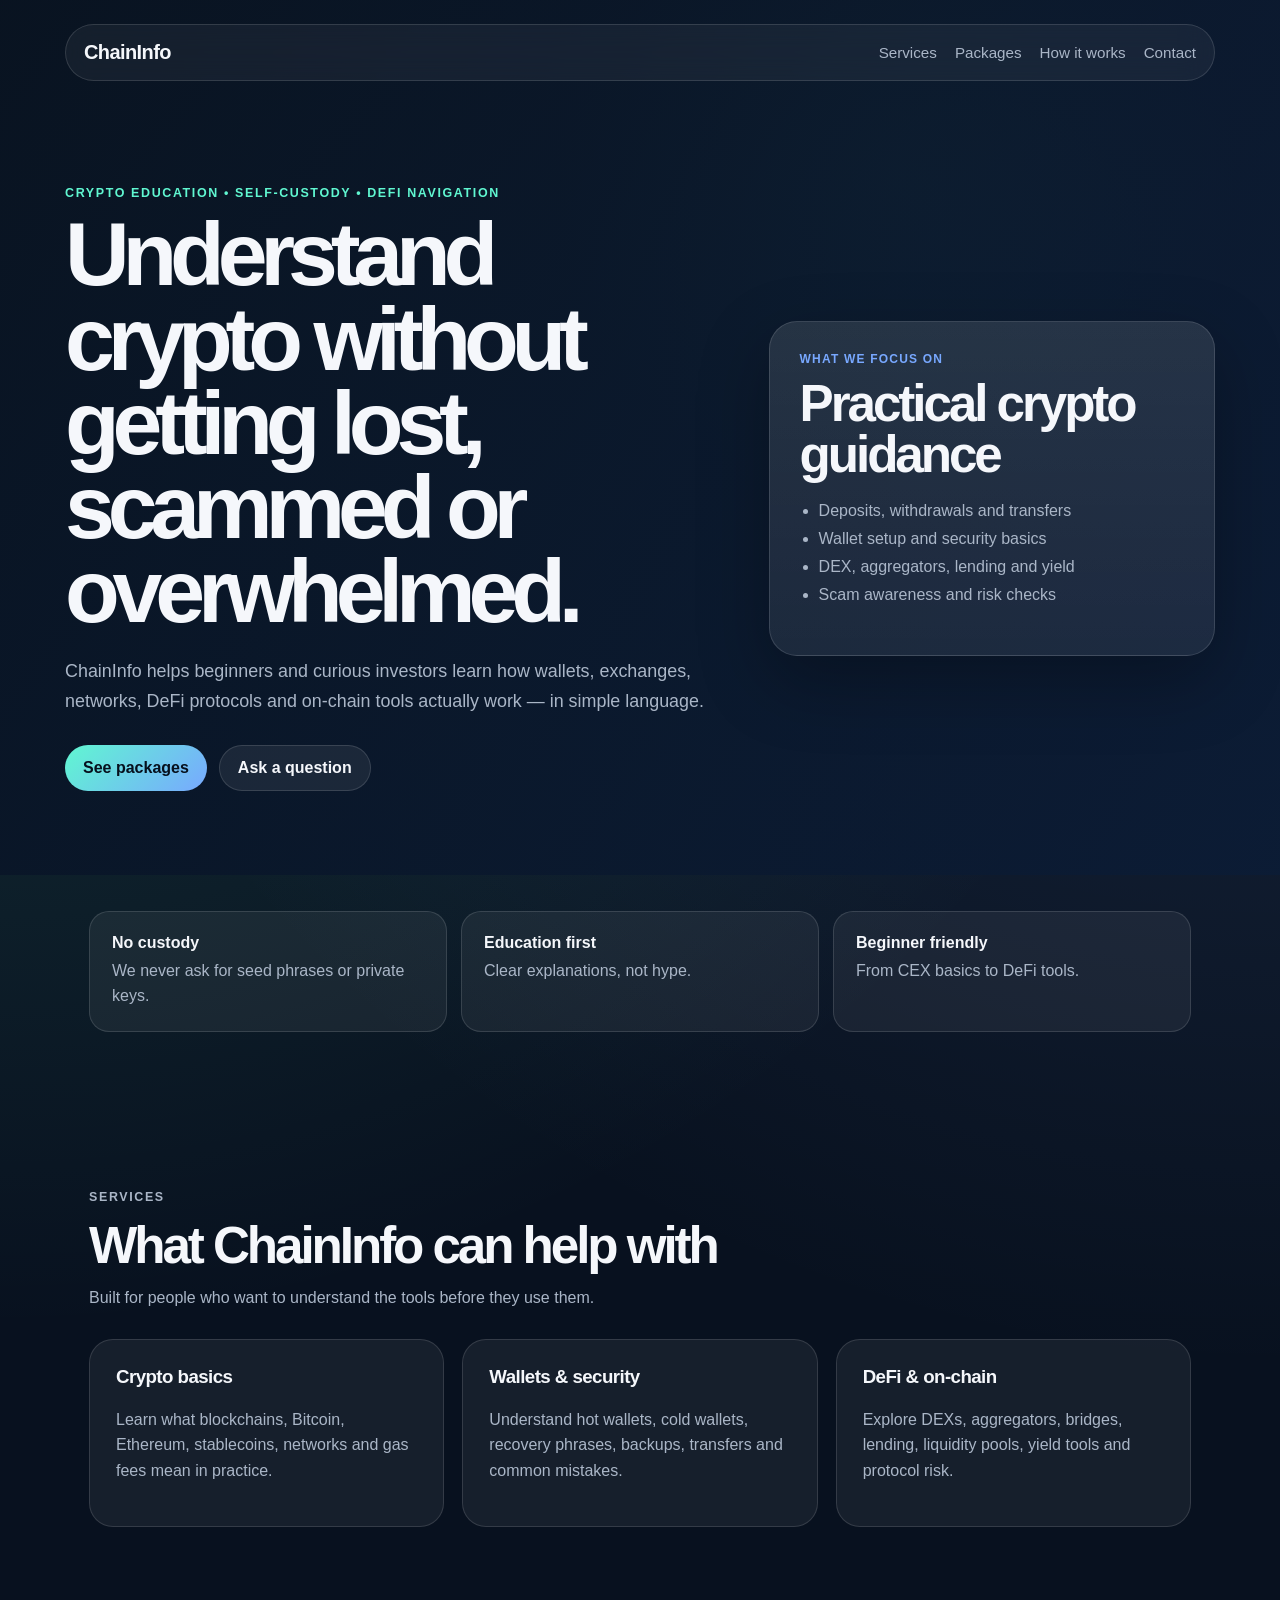
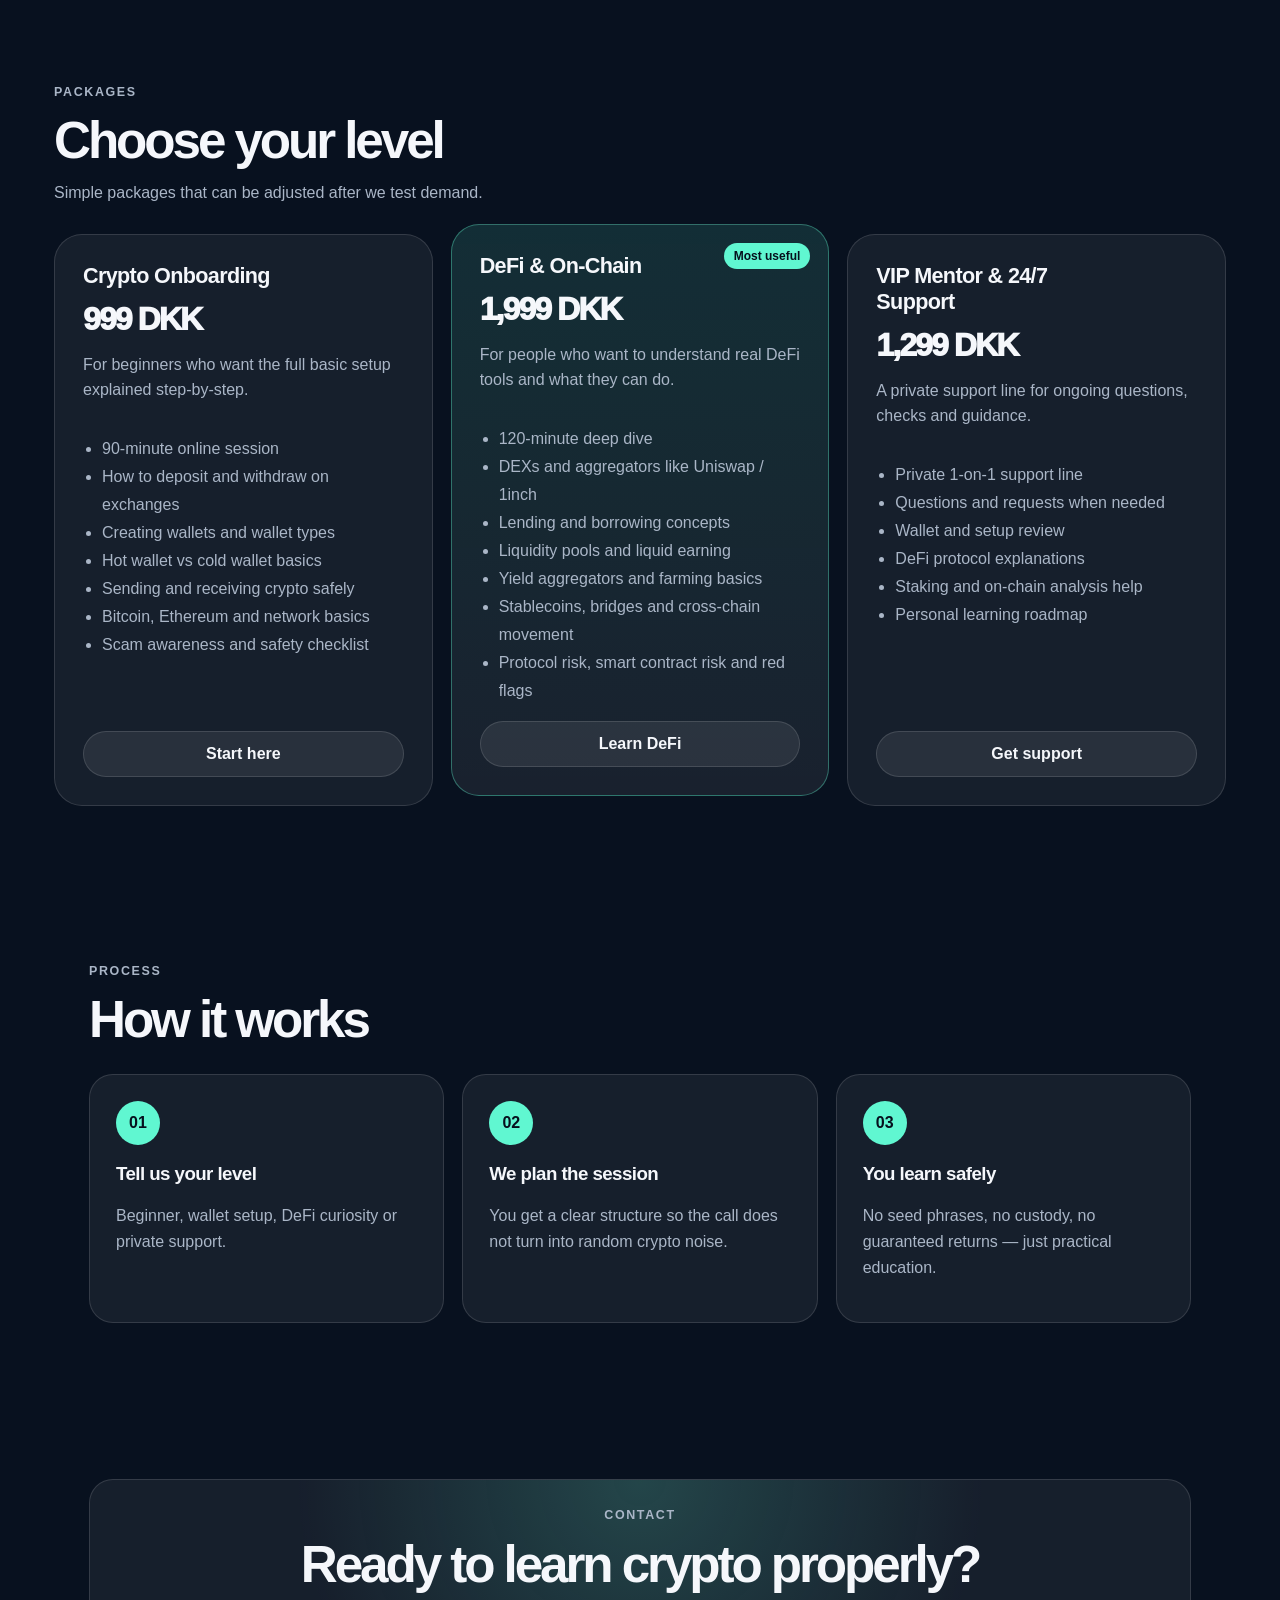
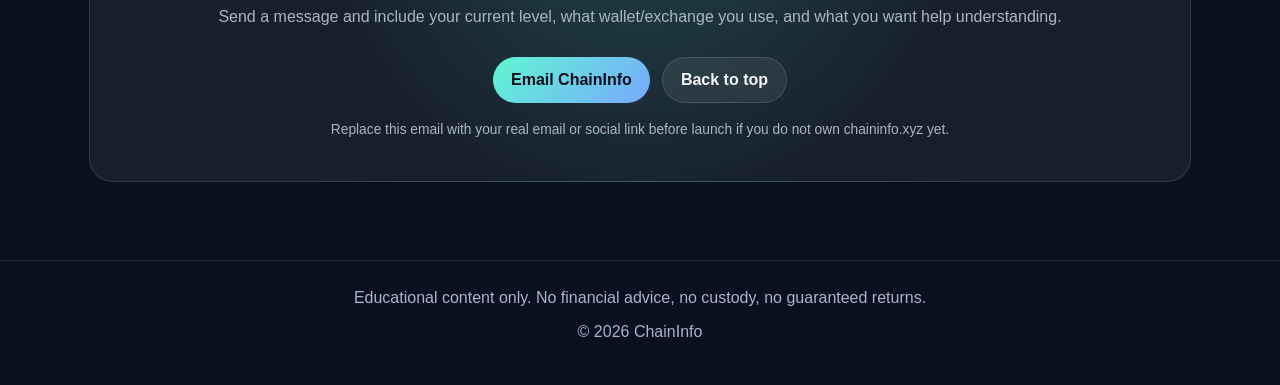
==== chaininfo_pro_site/index.html @ f55860fe "Add files via upload" ====
<!DOCTYPE html>
<html lang="en">
<head>
  <meta charset="UTF-8" />
  <meta name="viewport" content="width=device-width, initial-scale=1.0" />
  <meta name="description" content="ChainInfo helps beginners understand crypto, wallets, self-custody and DeFi safely." />
  <title>ChainInfo | Crypto, Wallets & DeFi Guidance</title>
  <link rel="stylesheet" href="style.css" />
</head>
<body>
  <header class="site-header">
    <nav class="nav">
      <a class="logo" href="#top">ChainInfo</a>
      <div class="nav-links">
        <a href="#services">Services</a>
        <a href="#packages">Packages</a>
        <a href="#process">How it works</a>
        <a href="#contact">Contact</a>
      </div>
    </nav>

    <section class="hero" id="top">
      <div class="hero-text">
        <p class="eyebrow">Crypto education • Self-custody • DeFi navigation</p>
        <h1>Understand crypto without getting lost, scammed or overwhelmed.</h1>
        <p class="hero-subtitle">
          ChainInfo helps beginners and curious investors learn how wallets, exchanges, networks,
          DeFi protocols and on-chain tools actually work — in simple language.
        </p>
        <div class="hero-actions">
          <a class="btn primary" href="#packages">See packages</a>
          <a class="btn secondary" href="#contact">Ask a question</a>
        </div>
      </div>

      <div class="hero-card">
        <p class="card-kicker">What we focus on</p>
        <h2>Practical crypto guidance</h2>
        <ul>
          <li>Deposits, withdrawals and transfers</li>
          <li>Wallet setup and security basics</li>
          <li>DEX, aggregators, lending and yield</li>
          <li>Scam awareness and risk checks</li>
        </ul>
      </div>
    </section>
  </header>

  <main>
    <section class="section trust-strip">
      <div>
        <strong>No custody</strong>
        <span>We never ask for seed phrases or private keys.</span>
      </div>
      <div>
        <strong>Education first</strong>
        <span>Clear explanations, not hype.</span>
      </div>
      <div>
        <strong>Beginner friendly</strong>
        <span>From CEX basics to DeFi tools.</span>
      </div>
    </section>

    <section class="section" id="services">
      <div class="section-heading">
        <p class="eyebrow">Services</p>
        <h2>What ChainInfo can help with</h2>
        <p>Built for people who want to understand the tools before they use them.</p>
      </div>

      <div class="grid three">
        <article class="info-card">
          <h3>Crypto basics</h3>
          <p>Learn what blockchains, Bitcoin, Ethereum, stablecoins, networks and gas fees mean in practice.</p>
        </article>
        <article class="info-card">
          <h3>Wallets & security</h3>
          <p>Understand hot wallets, cold wallets, recovery phrases, backups, transfers and common mistakes.</p>
        </article>
        <article class="info-card">
          <h3>DeFi & on-chain</h3>
          <p>Explore DEXs, aggregators, bridges, lending, liquidity pools, yield tools and protocol risk.</p>
        </article>
      </div>
    </section>

    <section class="section packages-section" id="packages">
      <div class="section-heading">
        <p class="eyebrow">Packages</p>
        <h2>Choose your level</h2>
        <p>Simple packages that can be adjusted after we test demand.</p>
      </div>

      <div class="packages">
        <article class="package">
          <div class="package-top">
            <h3>Crypto Onboarding</h3>
            <p class="price">999 DKK</p>
          </div>
          <p class="package-desc">
            For beginners who want the full basic setup explained step-by-step.
          </p>
          <ul>
            <li>90-minute online session</li>
            <li>How to deposit and withdraw on exchanges</li>
            <li>Creating wallets and wallet types</li>
            <li>Hot wallet vs cold wallet basics</li>
            <li>Sending and receiving crypto safely</li>
            <li>Bitcoin, Ethereum and network basics</li>
            <li>Scam awareness and safety checklist</li>
          </ul>
          <a class="btn package-btn" href="#contact">Start here</a>
        </article>

        <article class="package featured">
          <div class="badge">Most useful</div>
          <div class="package-top">
            <h3>DeFi & On-Chain</h3>
            <p class="price">1,999 DKK</p>
          </div>
          <p class="package-desc">
            For people who want to understand real DeFi tools and what they can do.
          </p>
          <ul>
            <li>120-minute deep dive</li>
            <li>DEXs and aggregators like Uniswap / 1inch</li>
            <li>Lending and borrowing concepts</li>
            <li>Liquidity pools and liquid earning</li>
            <li>Yield aggregators and farming basics</li>
            <li>Stablecoins, bridges and cross-chain movement</li>
            <li>Protocol risk, smart contract risk and red flags</li>
          </ul>
          <a class="btn package-btn" href="#contact">Learn DeFi</a>
        </article>

        <article class="package">
          <div class="package-top">
            <h3>VIP Mentor & 24/7 Support</h3>
            <p class="price">1,299 DKK</p>
          </div>
          <p class="package-desc">
            A private support line for ongoing questions, checks and guidance.
          </p>
          <ul>
            <li>Private 1-on-1 support line</li>
            <li>Questions and requests when needed</li>
            <li>Wallet and setup review</li>
            <li>DeFi protocol explanations</li>
            <li>Staking and on-chain analysis help</li>
            <li>Personal learning roadmap</li>
          </ul>
          <a class="btn package-btn" href="#contact">Get support</a>
        </article>
      </div>
    </section>

    <section class="section" id="process">
      <div class="section-heading">
        <p class="eyebrow">Process</p>
        <h2>How it works</h2>
      </div>

      <div class="steps">
        <div class="step">
          <span>01</span>
          <h3>Tell us your level</h3>
          <p>Beginner, wallet setup, DeFi curiosity or private support.</p>
        </div>
        <div class="step">
          <span>02</span>
          <h3>We plan the session</h3>
          <p>You get a clear structure so the call does not turn into random crypto noise.</p>
        </div>
        <div class="step">
          <span>03</span>
          <h3>You learn safely</h3>
          <p>No seed phrases, no custody, no guaranteed returns — just practical education.</p>
        </div>
      </div>
    </section>

    <section class="section contact-section" id="contact">
      <div class="contact-card">
        <p class="eyebrow">Contact</p>
        <h2>Ready to learn crypto properly?</h2>
        <p>
          Send a message and include your current level, what wallet/exchange you use,
          and what you want help understanding.
        </p>
        <div class="contact-actions">
          <a class="btn primary" href="mailto:hello@chaininfo.xyz">Email ChainInfo</a>
          <a class="btn secondary" href="#top">Back to top</a>
        </div>
        <p class="small-note">
          Replace this email with your real email or social link before launch if you do not own chaininfo.xyz yet.
        </p>
      </div>
    </section>
  </main>

  <footer class="footer">
    <p>Educational content only. No financial advice, no custody, no guaranteed returns.</p>
    <p>© 2026 ChainInfo</p>
  </footer>
</body>
</html>
---- chaininfo_pro_site/style.css ----
* {
  box-sizing: border-box;
}

:root {
  --bg: #08111f;
  --bg-soft: #0d1b2f;
  --card: rgba(255, 255, 255, 0.07);
  --card-strong: rgba(255, 255, 255, 0.11);
  --text: #f5f7fb;
  --muted: #aab6c7;
  --line: rgba(255, 255, 255, 0.13);
  --accent: #60f7d1;
  --accent-2: #78a8ff;
  --dark: #07101d;
}

html {
  scroll-behavior: smooth;
}

body {
  margin: 0;
  font-family: Inter, Arial, sans-serif;
  color: var(--text);
  background:
    radial-gradient(circle at top left, rgba(96, 247, 209, 0.18), transparent 35%),
    radial-gradient(circle at top right, rgba(120, 168, 255, 0.18), transparent 36%),
    var(--bg);
}

a {
  color: inherit;
}

.site-header {
  min-height: 90vh;
  padding: 24px;
  background:
    linear-gradient(135deg, rgba(8,17,31,0.95), rgba(11,28,54,0.86)),
    radial-gradient(circle at 70% 20%, rgba(96, 247, 209, 0.18), transparent 30%);
}

.simple-header {
  min-height: auto;
}

.nav {
  max-width: 1150px;
  margin: 0 auto;
  padding: 16px 18px;
  border: 1px solid var(--line);
  border-radius: 999px;
  display: flex;
  justify-content: space-between;
  align-items: center;
  background: rgba(255,255,255,0.05);
  backdrop-filter: blur(14px);
}

.logo {
  font-weight: 800;
  text-decoration: none;
  letter-spacing: -0.03em;
  font-size: 1.25rem;
}

.nav-links {
  display: flex;
  gap: 18px;
  align-items: center;
}

.nav-links a {
  color: var(--muted);
  text-decoration: none;
  font-size: 0.95rem;
}

.nav-links a:hover {
  color: var(--text);
}

.hero {
  max-width: 1150px;
  margin: 0 auto;
  padding: 105px 0 60px;
  display: grid;
  grid-template-columns: 1.2fr 0.8fr;
  gap: 34px;
  align-items: center;
}

.small-hero {
  padding: 70px 0 45px;
  grid-template-columns: 1fr;
}

.eyebrow {
  color: var(--accent);
  text-transform: uppercase;
  letter-spacing: 0.13em;
  font-weight: 700;
  font-size: 0.78rem;
}

h1, h2, h3, p {
  margin-top: 0;
}

h1 {
  font-size: clamp(2.5rem, 7vw, 5.7rem);
  line-height: 0.94;
  letter-spacing: -0.08em;
  margin-bottom: 24px;
}

h2 {
  font-size: clamp(2rem, 4vw, 3.4rem);
  line-height: 1;
  letter-spacing: -0.06em;
  margin-bottom: 14px;
}

h3 {
  letter-spacing: -0.03em;
}

.hero-subtitle {
  color: var(--muted);
  font-size: 1.12rem;
  line-height: 1.65;
  max-width: 720px;
}

.hero-actions,
.contact-actions {
  display: flex;
  flex-wrap: wrap;
  gap: 12px;
  margin-top: 28px;
}

.btn {
  display: inline-flex;
  align-items: center;
  justify-content: center;
  min-height: 46px;
  padding: 0 18px;
  border-radius: 999px;
  text-decoration: none;
  font-weight: 800;
  border: 1px solid var(--line);
}

.btn.primary {
  background: linear-gradient(135deg, var(--accent), var(--accent-2));
  color: #06101d;
  border: none;
}

.btn.secondary {
  background: rgba(255,255,255,0.07);
  color: var(--text);
}

.hero-card {
  padding: 30px;
  border: 1px solid var(--line);
  border-radius: 28px;
  background: linear-gradient(180deg, var(--card-strong), var(--card));
  box-shadow: 0 25px 70px rgba(0,0,0,0.28);
}

.card-kicker {
  color: var(--accent-2);
  font-weight: 800;
  text-transform: uppercase;
  letter-spacing: 0.1em;
  font-size: 0.75rem;
}

.hero-card ul,
.package ul {
  padding-left: 19px;
  color: var(--muted);
  line-height: 1.75;
}

.section {
  max-width: 1150px;
  margin: 0 auto;
  padding: 78px 24px;
}

.trust-strip {
  margin-top: -42px;
  display: grid;
  grid-template-columns: repeat(3, 1fr);
  gap: 14px;
}

.trust-strip div {
  border: 1px solid var(--line);
  background: rgba(255,255,255,0.06);
  border-radius: 20px;
  padding: 22px;
}

.trust-strip strong {
  display: block;
  margin-bottom: 6px;
}

.trust-strip span,
.section-heading p,
.info-card p,
.package-desc,
.step p,
.contact-card p,
.small-note {
  color: var(--muted);
  line-height: 1.6;
}

.section-heading {
  max-width: 720px;
  margin-bottom: 28px;
}

.grid.three {
  display: grid;
  grid-template-columns: repeat(3, 1fr);
  gap: 18px;
}

.info-card,
.step,
.contact-card {
  border: 1px solid var(--line);
  border-radius: 24px;
  padding: 26px;
  background: rgba(255,255,255,0.06);
}

.packages-section {
  max-width: 1220px;
}

.packages {
  display: grid;
  grid-template-columns: repeat(3, 1fr);
  gap: 18px;
  align-items: stretch;
}

.package {
  position: relative;
  border: 1px solid var(--line);
  border-radius: 28px;
  padding: 28px;
  background: rgba(255,255,255,0.06);
  display: flex;
  flex-direction: column;
}

.package.featured {
  background: linear-gradient(180deg, rgba(96,247,209,0.13), rgba(255,255,255,0.07));
  border-color: rgba(96,247,209,0.36);
  transform: translateY(-10px);
}

.badge {
  position: absolute;
  top: 18px;
  right: 18px;
  color: #06101d;
  background: var(--accent);
  padding: 6px 10px;
  border-radius: 999px;
  font-size: 0.75rem;
  font-weight: 900;
}

.package-top h3 {
  font-size: 1.35rem;
  margin-bottom: 12px;
  padding-right: 90px;
}

.price {
  font-size: 2rem;
  font-weight: 950;
  letter-spacing: -0.06em;
  margin-bottom: 14px;
}

.package-btn {
  margin-top: auto;
  background: rgba(255,255,255,0.08);
}

.steps {
  display: grid;
  grid-template-columns: repeat(3, 1fr);
  gap: 18px;
}

.step span {
  display: inline-flex;
  color: #06101d;
  background: var(--accent);
  font-weight: 900;
  width: 44px;
  height: 44px;
  border-radius: 999px;
  align-items: center;
  justify-content: center;
  margin-bottom: 18px;
}

.contact-card {
  text-align: center;
  background:
    radial-gradient(circle at top, rgba(96,247,209,0.18), transparent 55%),
    rgba(255,255,255,0.06);
}

.contact-actions {
  justify-content: center;
}

.small-note {
  font-size: 0.86rem;
  margin-top: 16px;
}

.footer {
  border-top: 1px solid var(--line);
  padding: 28px 24px;
  text-align: center;
  color: var(--muted);
}

@media (max-width: 850px) {
  .nav {
    border-radius: 24px;
    align-items: flex-start;
    gap: 18px;
    flex-direction: column;
  }

  .nav-links {
    flex-wrap: wrap;
  }

  .hero,
  .trust-strip,
  .grid.three,
  .packages,
  .steps {
    grid-template-columns: 1fr;
  }

  .site-header {
    min-height: auto;
  }

  .hero {
    padding-top: 65px;
  }

  .package.featured {
    transform: none;
  }
}
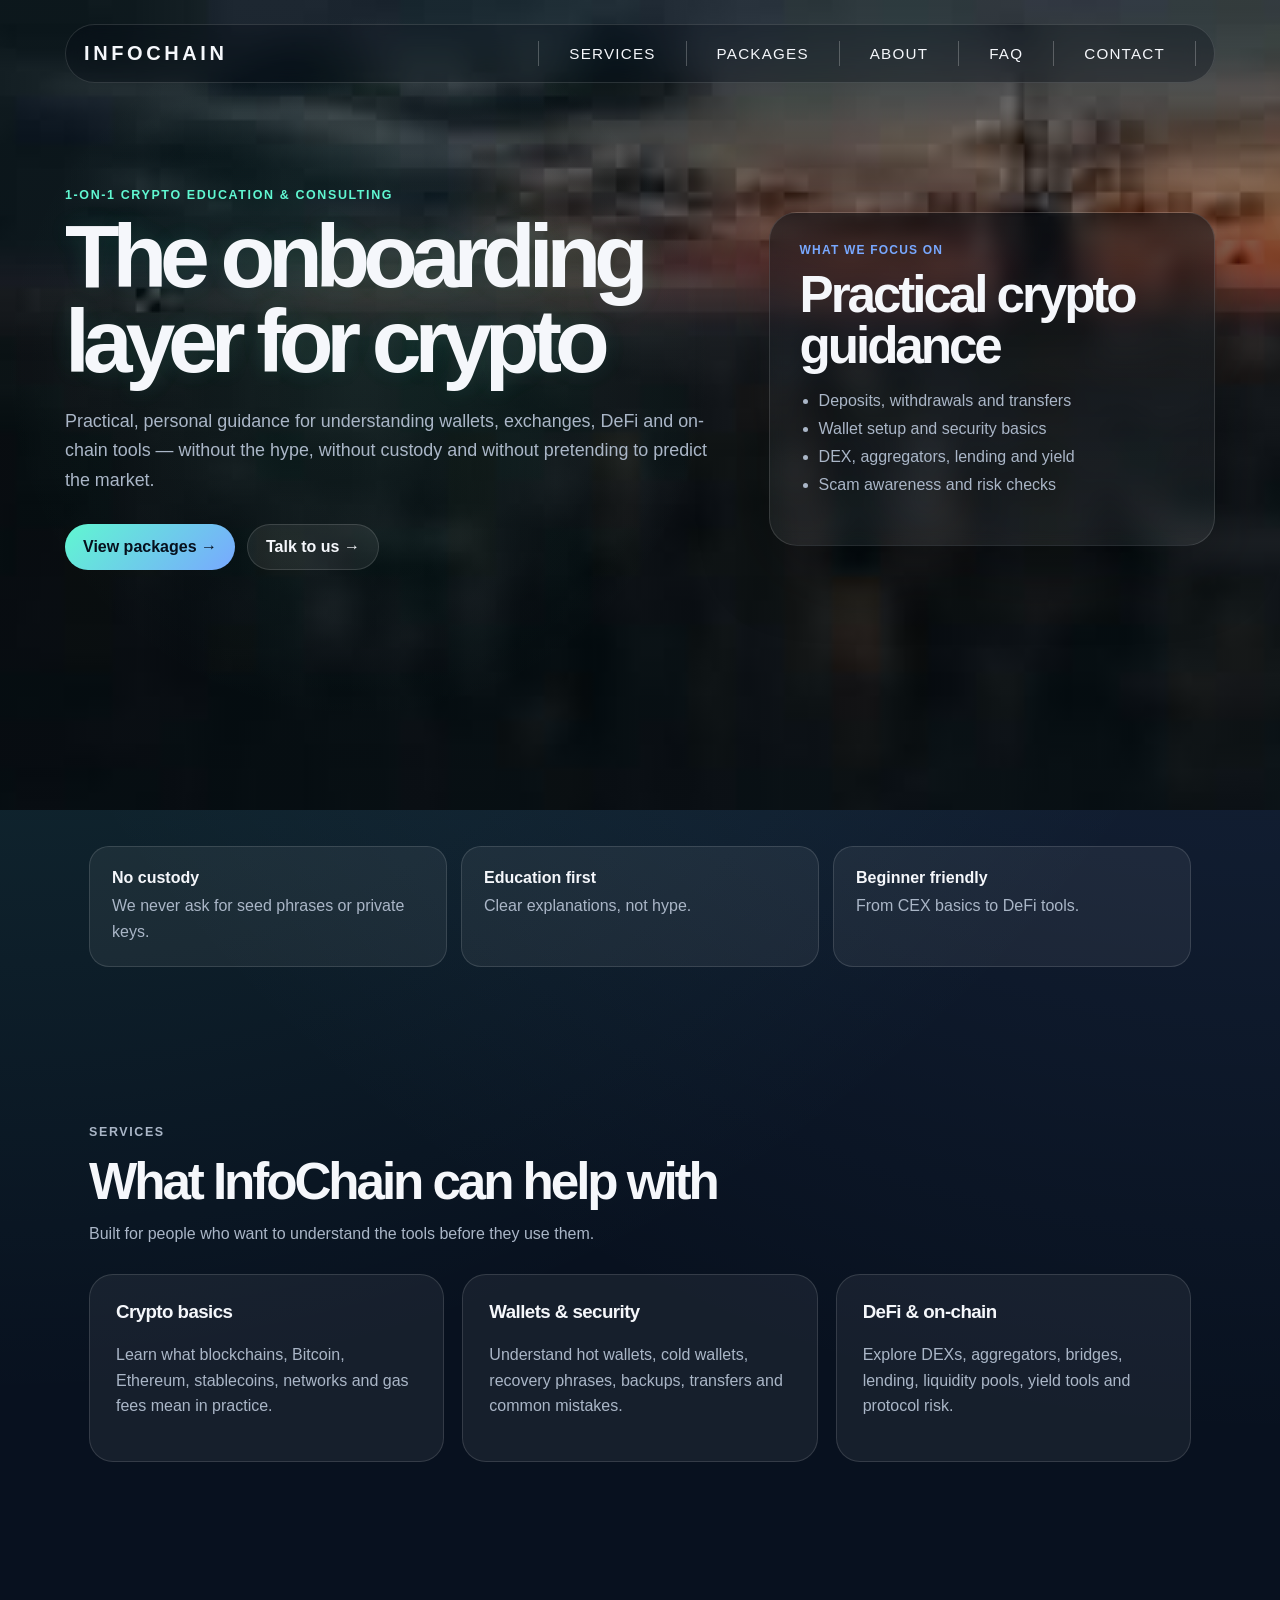
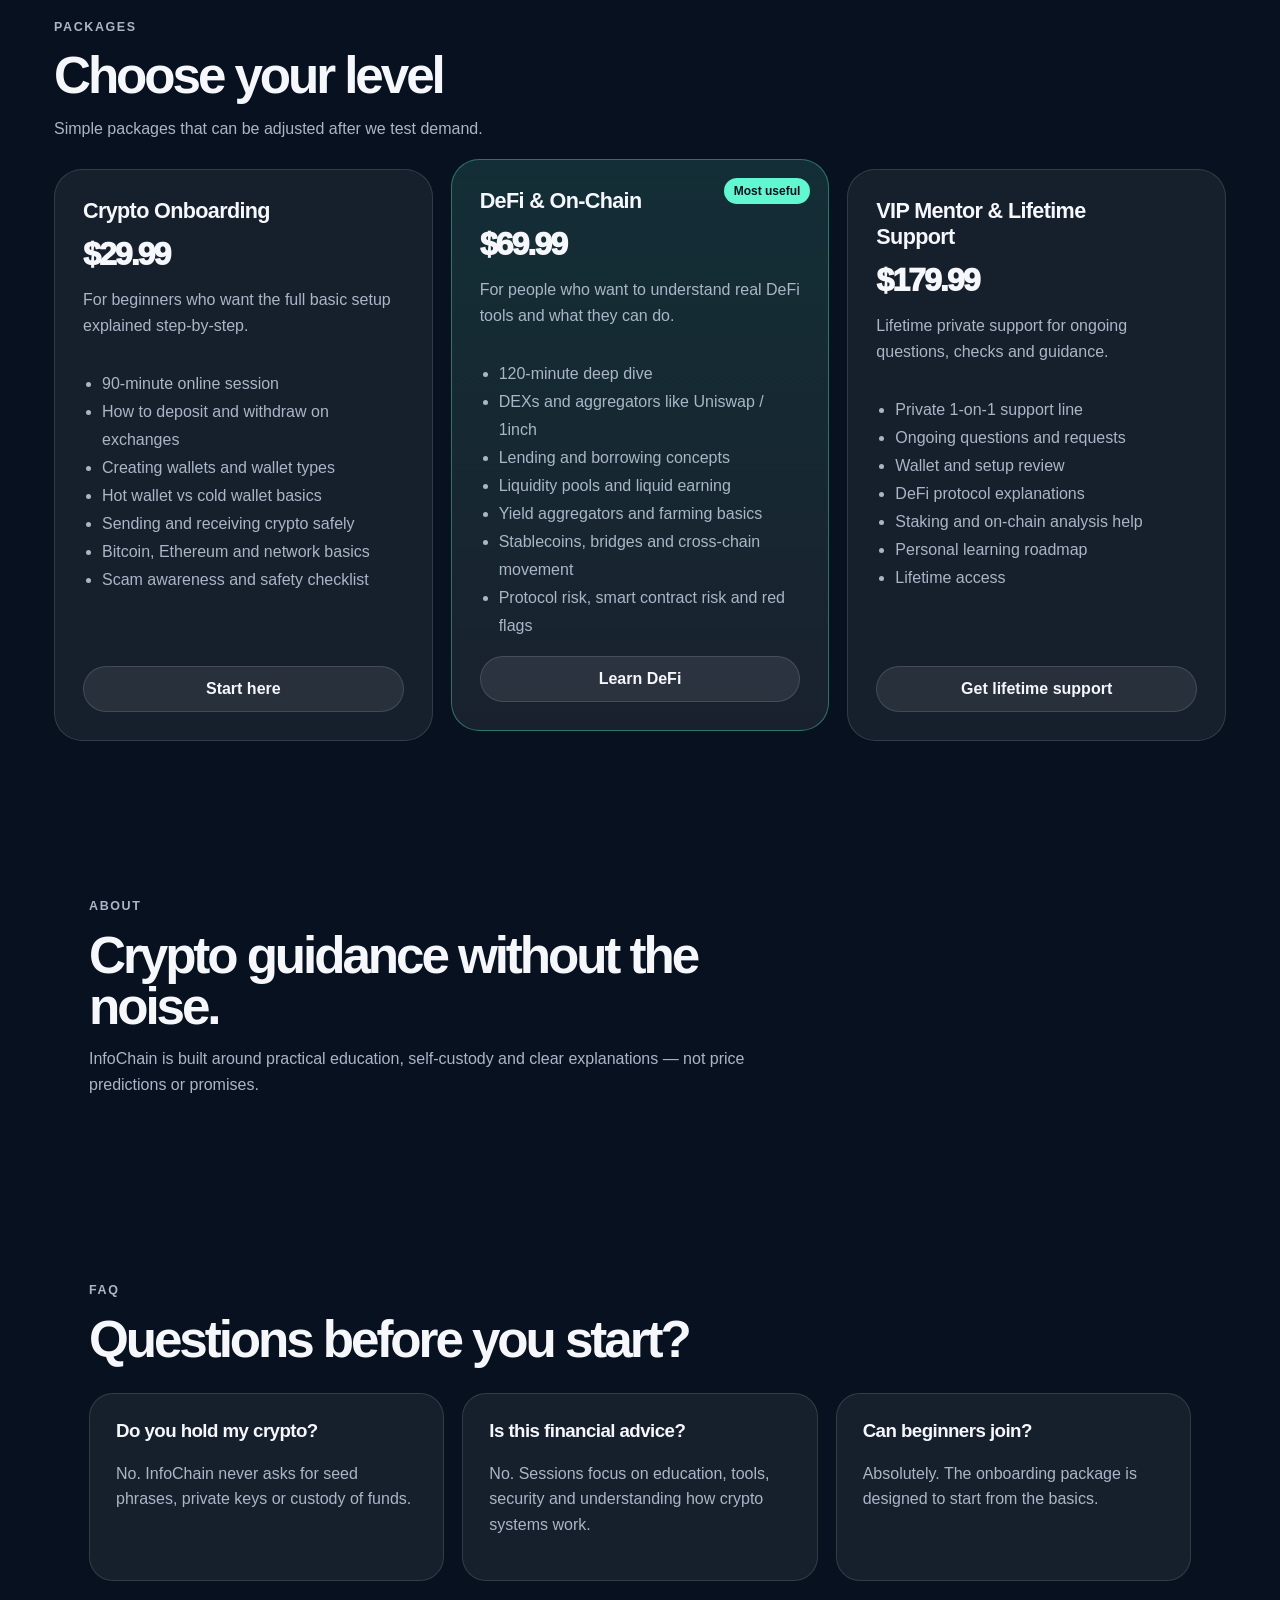
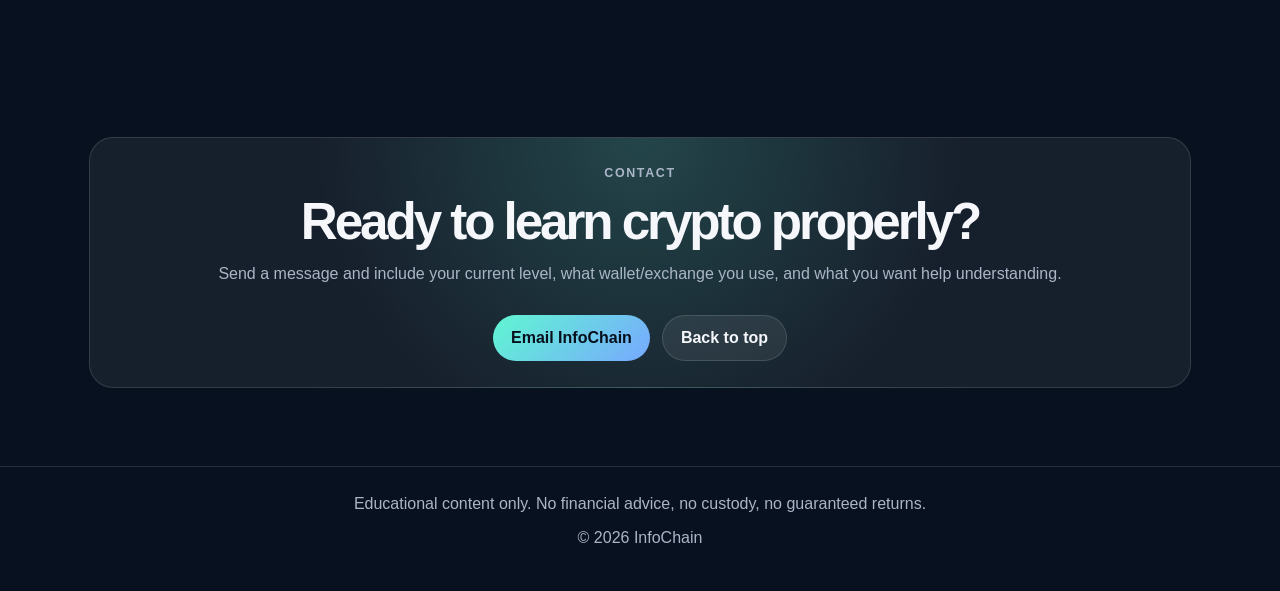
==== commit 8fd69af2: "Update InfoChain branding, navigation, FAQ/About sections, and package pricing" ====
--- a/chaininfo_pro_site/index.html
+++ b/chaininfo_pro_site/index.html
@@ -3,33 +3,34 @@
 <head>
   <meta charset="UTF-8" />
   <meta name="viewport" content="width=device-width, initial-scale=1.0" />
-  <meta name="description" content="ChainInfo helps beginners understand crypto, wallets, self-custody and DeFi safely." />
-  <title>ChainInfo | Crypto, Wallets & DeFi Guidance</title>
+  <meta name="description" content="InfoChain helps beginners understand crypto, wallets, self-custody and DeFi safely." />
+  <title>InfoChain | Crypto, Wallets & DeFi Guidance</title>
   <link rel="stylesheet" href="style.css" />
 </head>
 <body>
   <header class="site-header">
     <nav class="nav">
-      <a class="logo" href="#top">ChainInfo</a>
+      <a class="logo" href="#top">InfoChain</a>
       <div class="nav-links">
         <a href="#services">Services</a>
         <a href="#packages">Packages</a>
-        <a href="#process">How it works</a>
+        <a href="#about">About</a>
+        <a href="#faq">FAQ</a>
         <a href="#contact">Contact</a>
       </div>
     </nav>
 
     <section class="hero" id="top">
       <div class="hero-text">
-        <p class="eyebrow">Crypto education • Self-custody • DeFi navigation</p>
-        <h1>Understand crypto without getting lost, scammed or overwhelmed.</h1>
+        <p class="eyebrow">1-on-1 crypto education & consulting</p>
+        <h1>The onboarding layer for crypto</h1>
         <p class="hero-subtitle">
-          ChainInfo helps beginners and curious investors learn how wallets, exchanges, networks,
-          DeFi protocols and on-chain tools actually work — in simple language.
+          Practical, personal guidance for understanding wallets, exchanges, DeFi and on-chain tools
+          — without the hype, without custody and without pretending to predict the market.
         </p>
         <div class="hero-actions">
-          <a class="btn primary" href="#packages">See packages</a>
-          <a class="btn secondary" href="#contact">Ask a question</a>
+          <a class="btn primary" href="#packages">View packages →</a>
+          <a class="btn secondary" href="#contact">Talk to us →</a>
         </div>
       </div>
 
@@ -65,7 +66,7 @@
     <section class="section" id="services">
       <div class="section-heading">
         <p class="eyebrow">Services</p>
-        <h2>What ChainInfo can help with</h2>
+        <h2>What InfoChain can help with</h2>
         <p>Built for people who want to understand the tools before they use them.</p>
       </div>
 
@@ -96,11 +97,9 @@
         <article class="package">
           <div class="package-top">
             <h3>Crypto Onboarding</h3>
-            <p class="price">999 DKK</p>
+            <p class="price">$29.99</p>
           </div>
-          <p class="package-desc">
-            For beginners who want the full basic setup explained step-by-step.
-          </p>
+          <p class="package-desc">For beginners who want the full basic setup explained step-by-step.</p>
           <ul>
             <li>90-minute online session</li>
             <li>How to deposit and withdraw on exchanges</li>
@@ -117,11 +116,9 @@
           <div class="badge">Most useful</div>
           <div class="package-top">
             <h3>DeFi & On-Chain</h3>
-            <p class="price">1,999 DKK</p>
+            <p class="price">$69.99</p>
           </div>
-          <p class="package-desc">
-            For people who want to understand real DeFi tools and what they can do.
-          </p>
+          <p class="package-desc">For people who want to understand real DeFi tools and what they can do.</p>
           <ul>
             <li>120-minute deep dive</li>
             <li>DEXs and aggregators like Uniswap / 1inch</li>
@@ -136,47 +133,50 @@
 
         <article class="package">
           <div class="package-top">
-            <h3>VIP Mentor & 24/7 Support</h3>
-            <p class="price">1,299 DKK</p>
+            <h3>VIP Mentor & Lifetime Support</h3>
+            <p class="price">$179.99</p>
           </div>
-          <p class="package-desc">
-            A private support line for ongoing questions, checks and guidance.
-          </p>
+          <p class="package-desc">Lifetime private support for ongoing questions, checks and guidance.</p>
           <ul>
             <li>Private 1-on-1 support line</li>
-            <li>Questions and requests when needed</li>
+            <li>Ongoing questions and requests</li>
             <li>Wallet and setup review</li>
             <li>DeFi protocol explanations</li>
             <li>Staking and on-chain analysis help</li>
             <li>Personal learning roadmap</li>
+            <li>Lifetime access</li>
           </ul>
-          <a class="btn package-btn" href="#contact">Get support</a>
-        </article>
-      </div>
-    </section>
-
-    <section class="section" id="process">
-      <div class="section-heading">
-        <p class="eyebrow">Process</p>
-        <h2>How it works</h2>
-      </div>
-
-      <div class="steps">
-        <div class="step">
-          <span>01</span>
-          <h3>Tell us your level</h3>
-          <p>Beginner, wallet setup, DeFi curiosity or private support.</p>
-        </div>
-        <div class="step">
-          <span>02</span>
-          <h3>We plan the session</h3>
-          <p>You get a clear structure so the call does not turn into random crypto noise.</p>
-        </div>
-        <div class="step">
-          <span>03</span>
-          <h3>You learn safely</h3>
-          <p>No seed phrases, no custody, no guaranteed returns — just practical education.</p>
-        </div>
+          <a class="btn package-btn" href="#contact">Get lifetime support</a>
+        </article>
+      </div>
+    </section>
+
+    <section class="section" id="about">
+      <div class="section-heading">
+        <p class="eyebrow">About</p>
+        <h2>Crypto guidance without the noise.</h2>
+        <p>InfoChain is built around practical education, self-custody and clear explanations — not price predictions or promises.</p>
+      </div>
+    </section>
+
+    <section class="section" id="faq">
+      <div class="section-heading">
+        <p class="eyebrow">FAQ</p>
+        <h2>Questions before you start?</h2>
+      </div>
+      <div class="grid three">
+        <article class="info-card">
+          <h3>Do you hold my crypto?</h3>
+          <p>No. InfoChain never asks for seed phrases, private keys or custody of funds.</p>
+        </article>
+        <article class="info-card">
+          <h3>Is this financial advice?</h3>
+          <p>No. Sessions focus on education, tools, security and understanding how crypto systems work.</p>
+        </article>
+        <article class="info-card">
+          <h3>Can beginners join?</h3>
+          <p>Absolutely. The onboarding package is designed to start from the basics.</p>
+        </article>
       </div>
     </section>
 
@@ -184,24 +184,18 @@
       <div class="contact-card">
         <p class="eyebrow">Contact</p>
         <h2>Ready to learn crypto properly?</h2>
-        <p>
-          Send a message and include your current level, what wallet/exchange you use,
-          and what you want help understanding.
-        </p>
+        <p>Send a message and include your current level, what wallet/exchange you use, and what you want help understanding.</p>
         <div class="contact-actions">
-          <a class="btn primary" href="mailto:hello@chaininfo.xyz">Email ChainInfo</a>
+          <a class="btn primary" href="mailto:hello@infochain.xyz">Email InfoChain</a>
           <a class="btn secondary" href="#top">Back to top</a>
         </div>
-        <p class="small-note">
-          Replace this email with your real email or social link before launch if you do not own chaininfo.xyz yet.
-        </p>
       </div>
     </section>
   </main>
 
   <footer class="footer">
     <p>Educational content only. No financial advice, no custody, no guaranteed returns.</p>
-    <p>© 2026 ChainInfo</p>
+    <p>© 2026 InfoChain</p>
   </footer>
 </body>
 </html>
--- a/chaininfo_pro_site/style.css
+++ b/chaininfo_pro_site/style.css
@@ -15,9 +15,7 @@
   --dark: #07101d;
 }
 
-html {
-  scroll-behavior: smooth;
-}
+html { scroll-behavior: smooth; }
 
 body {
   margin: 0;
@@ -29,23 +27,33 @@
     var(--bg);
 }
 
-a {
-  color: inherit;
+a { color: inherit; }
+
+.site-header {
+  position: relative;
+  isolation: isolate;
+  min-height: 90vh;
+  padding: 24px;
+  overflow: hidden;
+  background:
+    linear-gradient(180deg, rgba(5, 12, 19, 0.40), rgba(5, 12, 19, 0.72)),
+    url("../assets/infochain-hero-background-small.jpg") center center / cover no-repeat;
 }
 
-.site-header {
-  min-height: 90vh;
-  padding: 24px;
-  background:
-    linear-gradient(135deg, rgba(8,17,31,0.95), rgba(11,28,54,0.86)),
-    radial-gradient(circle at 70% 20%, rgba(96, 247, 209, 0.18), transparent 30%);
+.site-header::after {
+  content: "";
+  position: absolute;
+  inset: 0;
+  z-index: -1;
+  pointer-events: none;
+  background: radial-gradient(circle at 28% 45%, rgba(96,247,209,0.07), transparent 35%);
 }
 
-.simple-header {
-  min-height: auto;
-}
+.simple-header { min-height: auto; }
 
 .nav {
+  position: relative;
+  z-index: 2;
   max-width: 1150px;
   margin: 0 auto;
   padding: 16px 18px;
@@ -54,34 +62,35 @@
   display: flex;
   justify-content: space-between;
   align-items: center;
-  background: rgba(255,255,255,0.05);
+  background: rgba(5, 12, 19, 0.32);
   backdrop-filter: blur(14px);
 }
 
 .logo {
   font-weight: 800;
   text-decoration: none;
-  letter-spacing: -0.03em;
+  letter-spacing: 0.18em;
   font-size: 1.25rem;
+  text-transform: uppercase;
 }
 
-.nav-links {
-  display: flex;
-  gap: 18px;
-  align-items: center;
-}
-
+.nav-links { display: flex; gap: 0; align-items: center; }
 .nav-links a {
-  color: var(--muted);
+  color: var(--text);
   text-decoration: none;
   font-size: 0.95rem;
+  text-transform: uppercase;
+  letter-spacing: 0.08em;
+  padding: 4px 30px;
+  border-left: 1px solid rgba(255,255,255,0.24);
+  transition: color .2s ease, text-shadow .2s ease;
 }
-
-.nav-links a:hover {
-  color: var(--text);
-}
+.nav-links a:last-child { border-right: 1px solid rgba(255,255,255,0.24); }
+.nav-links a:hover { color: var(--accent); text-shadow: 0 0 12px rgba(96,247,209,.28); }
 
 .hero {
+  position: relative;
+  z-index: 1;
   max-width: 1150px;
   margin: 0 auto;
   padding: 105px 0 60px;
@@ -91,10 +100,7 @@
   align-items: center;
 }
 
-.small-hero {
-  padding: 70px 0 45px;
-  grid-template-columns: 1fr;
-}
+.small-hero { padding: 70px 0 45px; grid-template-columns: 1fr; }
 
 .eyebrow {
   color: var(--accent);
@@ -104,42 +110,21 @@
   font-size: 0.78rem;
 }
 
-h1, h2, h3, p {
-  margin-top: 0;
-}
+h1, h2, h3, p { margin-top: 0; }
 
 h1 {
   font-size: clamp(2.5rem, 7vw, 5.7rem);
   line-height: 0.94;
   letter-spacing: -0.08em;
   margin-bottom: 24px;
+  text-shadow: 0 0 22px rgba(96,247,209,0.10), 0 0 42px rgba(96,247,209,0.04);
 }
 
-h2 {
-  font-size: clamp(2rem, 4vw, 3.4rem);
-  line-height: 1;
-  letter-spacing: -0.06em;
-  margin-bottom: 14px;
-}
+h2 { font-size: clamp(2rem, 4vw, 3.4rem); line-height: 1; letter-spacing: -0.06em; margin-bottom: 14px; }
+h3 { letter-spacing: -0.03em; }
 
-h3 {
-  letter-spacing: -0.03em;
-}
-
-.hero-subtitle {
-  color: var(--muted);
-  font-size: 1.12rem;
-  line-height: 1.65;
-  max-width: 720px;
-}
-
-.hero-actions,
-.contact-actions {
-  display: flex;
-  flex-wrap: wrap;
-  gap: 12px;
-  margin-top: 28px;
-}
+.hero-subtitle { color: var(--muted); font-size: 1.12rem; line-height: 1.65; max-width: 720px; }
+.hero-actions, .contact-actions { display: flex; flex-wrap: wrap; gap: 12px; margin-top: 28px; }
 
 .btn {
   display: inline-flex;
@@ -153,224 +138,50 @@
   border: 1px solid var(--line);
 }
 
-.btn.primary {
-  background: linear-gradient(135deg, var(--accent), var(--accent-2));
-  color: #06101d;
-  border: none;
-}
-
-.btn.secondary {
-  background: rgba(255,255,255,0.07);
-  color: var(--text);
-}
+.btn.primary { background: linear-gradient(135deg, var(--accent), var(--accent-2)); color: #06101d; border: none; }
+.btn.secondary { background: rgba(255,255,255,0.07); color: var(--text); }
 
 .hero-card {
   padding: 30px;
   border: 1px solid var(--line);
   border-radius: 28px;
-  background: linear-gradient(180deg, var(--card-strong), var(--card));
+  background: linear-gradient(180deg, rgba(5,12,19,0.52), rgba(255,255,255,0.06));
   box-shadow: 0 25px 70px rgba(0,0,0,0.28);
+  backdrop-filter: blur(8px);
 }
 
-.card-kicker {
-  color: var(--accent-2);
-  font-weight: 800;
-  text-transform: uppercase;
-  letter-spacing: 0.1em;
-  font-size: 0.75rem;
-}
+.card-kicker { color: var(--accent-2); font-weight: 800; text-transform: uppercase; letter-spacing: 0.1em; font-size: 0.75rem; }
+.hero-card ul, .package ul { padding-left: 19px; color: var(--muted); line-height: 1.75; }
 
-.hero-card ul,
-.package ul {
-  padding-left: 19px;
-  color: var(--muted);
-  line-height: 1.75;
-}
-
-.section {
-  max-width: 1150px;
-  margin: 0 auto;
-  padding: 78px 24px;
-}
-
-.trust-strip {
-  margin-top: -42px;
-  display: grid;
-  grid-template-columns: repeat(3, 1fr);
-  gap: 14px;
-}
-
-.trust-strip div {
-  border: 1px solid var(--line);
-  background: rgba(255,255,255,0.06);
-  border-radius: 20px;
-  padding: 22px;
-}
-
-.trust-strip strong {
-  display: block;
-  margin-bottom: 6px;
-}
-
-.trust-strip span,
-.section-heading p,
-.info-card p,
-.package-desc,
-.step p,
-.contact-card p,
-.small-note {
-  color: var(--muted);
-  line-height: 1.6;
-}
-
-.section-heading {
-  max-width: 720px;
-  margin-bottom: 28px;
-}
-
-.grid.three {
-  display: grid;
-  grid-template-columns: repeat(3, 1fr);
-  gap: 18px;
-}
-
-.info-card,
-.step,
-.contact-card {
-  border: 1px solid var(--line);
-  border-radius: 24px;
-  padding: 26px;
-  background: rgba(255,255,255,0.06);
-}
-
-.packages-section {
-  max-width: 1220px;
-}
-
-.packages {
-  display: grid;
-  grid-template-columns: repeat(3, 1fr);
-  gap: 18px;
-  align-items: stretch;
-}
-
-.package {
-  position: relative;
-  border: 1px solid var(--line);
-  border-radius: 28px;
-  padding: 28px;
-  background: rgba(255,255,255,0.06);
-  display: flex;
-  flex-direction: column;
-}
-
-.package.featured {
-  background: linear-gradient(180deg, rgba(96,247,209,0.13), rgba(255,255,255,0.07));
-  border-color: rgba(96,247,209,0.36);
-  transform: translateY(-10px);
-}
-
-.badge {
-  position: absolute;
-  top: 18px;
-  right: 18px;
-  color: #06101d;
-  background: var(--accent);
-  padding: 6px 10px;
-  border-radius: 999px;
-  font-size: 0.75rem;
-  font-weight: 900;
-}
-
-.package-top h3 {
-  font-size: 1.35rem;
-  margin-bottom: 12px;
-  padding-right: 90px;
-}
-
-.price {
-  font-size: 2rem;
-  font-weight: 950;
-  letter-spacing: -0.06em;
-  margin-bottom: 14px;
-}
-
-.package-btn {
-  margin-top: auto;
-  background: rgba(255,255,255,0.08);
-}
-
-.steps {
-  display: grid;
-  grid-template-columns: repeat(3, 1fr);
-  gap: 18px;
-}
-
-.step span {
-  display: inline-flex;
-  color: #06101d;
-  background: var(--accent);
-  font-weight: 900;
-  width: 44px;
-  height: 44px;
-  border-radius: 999px;
-  align-items: center;
-  justify-content: center;
-  margin-bottom: 18px;
-}
-
-.contact-card {
-  text-align: center;
-  background:
-    radial-gradient(circle at top, rgba(96,247,209,0.18), transparent 55%),
-    rgba(255,255,255,0.06);
-}
-
-.contact-actions {
-  justify-content: center;
-}
-
-.small-note {
-  font-size: 0.86rem;
-  margin-top: 16px;
-}
-
-.footer {
-  border-top: 1px solid var(--line);
-  padding: 28px 24px;
-  text-align: center;
-  color: var(--muted);
-}
+.section { max-width: 1150px; margin: 0 auto; padding: 78px 24px; }
+.trust-strip { margin-top: -42px; display: grid; grid-template-columns: repeat(3, 1fr); gap: 14px; }
+.trust-strip div { border: 1px solid var(--line); background: rgba(255,255,255,0.06); border-radius: 20px; padding: 22px; }
+.trust-strip strong { display: block; margin-bottom: 6px; }
+.trust-strip span, .section-heading p, .info-card p, .package-desc, .step p, .contact-card p, .small-note { color: var(--muted); line-height: 1.6; }
+.section-heading { max-width: 720px; margin-bottom: 28px; }
+.grid.three { display: grid; grid-template-columns: repeat(3, 1fr); gap: 18px; }
+.info-card, .step, .contact-card { border: 1px solid var(--line); border-radius: 24px; padding: 26px; background: rgba(255,255,255,0.06); }
+.packages-section { max-width: 1220px; }
+.packages { display: grid; grid-template-columns: repeat(3, 1fr); gap: 18px; align-items: stretch; }
+.package { position: relative; border: 1px solid var(--line); border-radius: 28px; padding: 28px; background: rgba(255,255,255,0.06); display: flex; flex-direction: column; }
+.package.featured { background: linear-gradient(180deg, rgba(96,247,209,0.13), rgba(255,255,255,0.07)); border-color: rgba(96,247,209,0.36); transform: translateY(-10px); }
+.badge { position: absolute; top: 18px; right: 18px; color: #06101d; background: var(--accent); padding: 6px 10px; border-radius: 999px; font-size: 0.75rem; font-weight: 900; }
+.package-top h3 { font-size: 1.35rem; margin-bottom: 12px; padding-right: 90px; }
+.price { font-size: 2rem; font-weight: 950; letter-spacing: -0.06em; margin-bottom: 14px; }
+.package-btn { margin-top: auto; background: rgba(255,255,255,0.08); }
+.steps { display: grid; grid-template-columns: repeat(3, 1fr); gap: 18px; }
+.step span { display: inline-flex; color: #06101d; background: var(--accent); font-weight: 900; width: 44px; height: 44px; border-radius: 999px; align-items: center; justify-content: center; margin-bottom: 18px; }
+.contact-card { text-align: center; background: radial-gradient(circle at top, rgba(96,247,209,0.18), transparent 55%), rgba(255,255,255,0.06); }
+.contact-actions { justify-content: center; }
+.small-note { font-size: 0.86rem; margin-top: 16px; }
+.footer { border-top: 1px solid var(--line); padding: 28px 24px; text-align: center; color: var(--muted); }
 
 @media (max-width: 850px) {
-  .nav {
-    border-radius: 24px;
-    align-items: flex-start;
-    gap: 18px;
-    flex-direction: column;
-  }
-
-  .nav-links {
-    flex-wrap: wrap;
-  }
-
-  .hero,
-  .trust-strip,
-  .grid.three,
-  .packages,
-  .steps {
-    grid-template-columns: 1fr;
-  }
-
-  .site-header {
-    min-height: auto;
-  }
-
-  .hero {
-    padding-top: 65px;
-  }
-
-  .package.featured {
-    transform: none;
-  }
+  .nav { border-radius: 24px; align-items: flex-start; gap: 18px; flex-direction: column; }
+  .nav-links { flex-wrap: wrap; }
+  .nav-links a { padding: 4px 14px; }
+  .hero, .trust-strip, .grid.three, .packages, .steps { grid-template-columns: 1fr; }
+  .site-header { min-height: auto; }
+  .hero { padding-top: 65px; }
+  .package.featured { transform: none; }
 }
